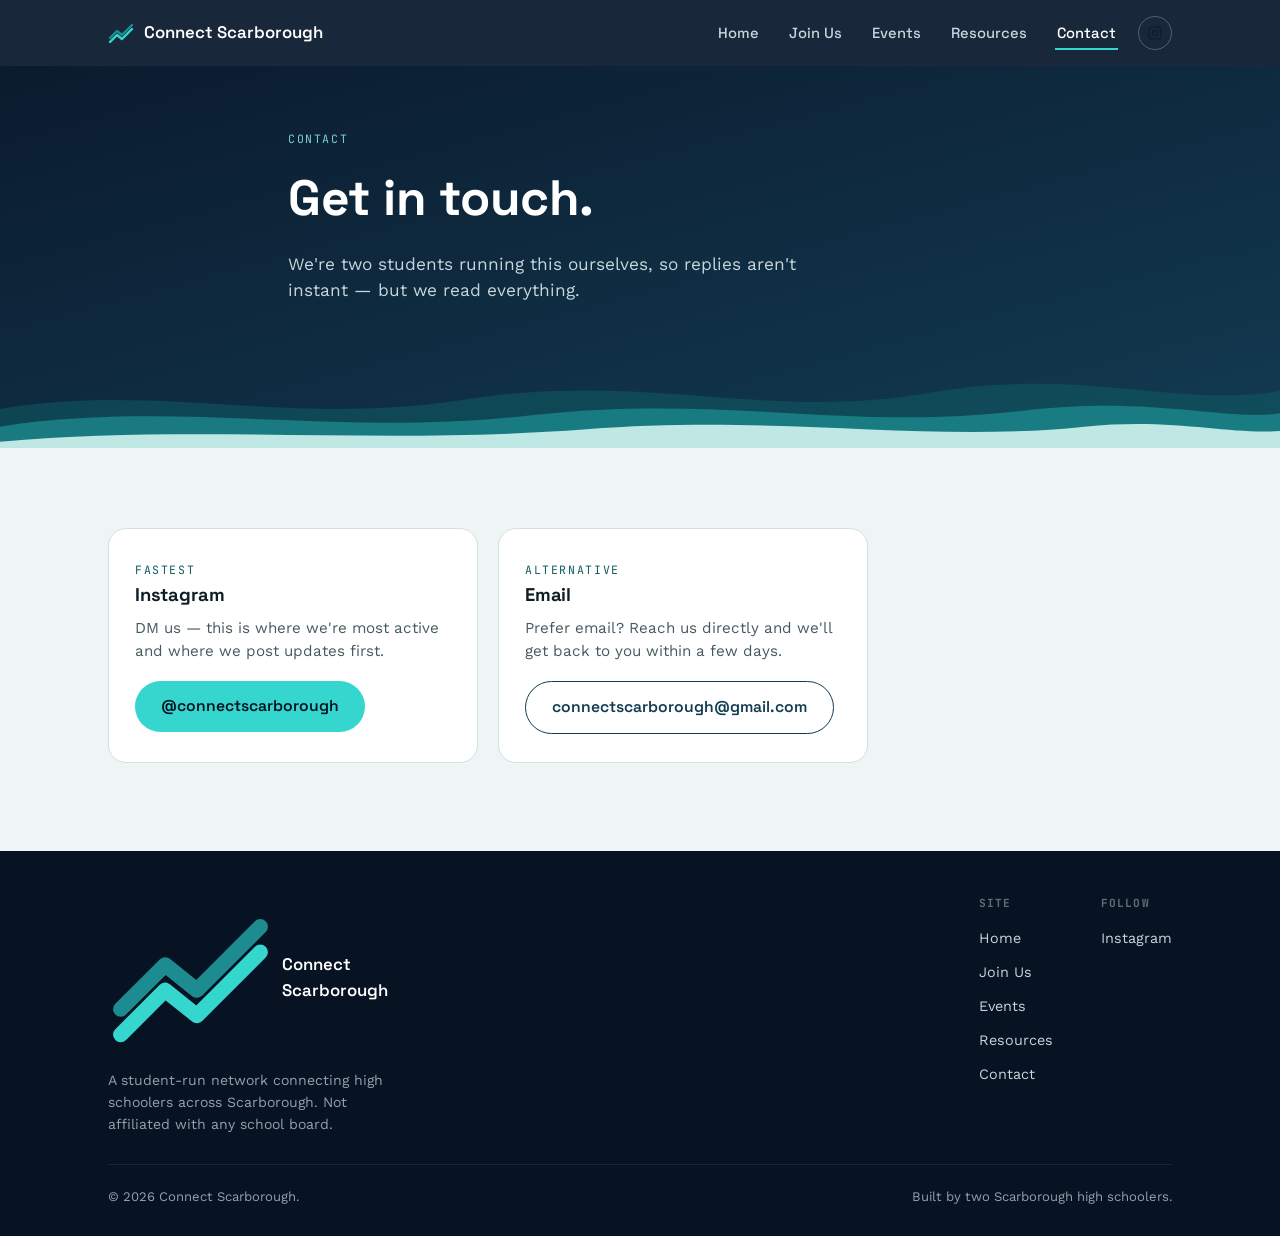
==== contact.html @ ddb7c61f "Add files via upload" ====
<!DOCTYPE html>
<html lang="en">
<head>
<meta charset="UTF-8">
<meta name="viewport" content="width=device-width, initial-scale=1.0">
<title>Contact | Connect Scarborough</title>
<meta name="description" content="Get in touch with Connect Scarborough.">
<link rel="preconnect" href="https://fonts.googleapis.com">
<link rel="preconnect" href="https://fonts.gstatic.com" crossorigin>
<link href="https://fonts.googleapis.com/css2?family=Space+Grotesk:wght@400;500;600;700&family=Work+Sans:wght@400;500;600&family=JetBrains+Mono:wght@400;500&display=swap" rel="stylesheet">
<link rel="stylesheet" href="styles.css">
</head>
<body>

<header>
  <nav class="wrap">
    <a class="logo" href="index.html">
      <svg viewBox="0 0 26 26" fill="none" xmlns="http://www.w3.org/2000/svg">
        <path d="M2 18L9 11L14 15L24 5" stroke="#1C8C90" stroke-width="2.4" stroke-linecap="round" stroke-linejoin="round"/>
        <path d="M2 22L9 15L14 19L24 9" stroke="#35D6CE" stroke-width="2.4" stroke-linecap="round" stroke-linejoin="round"/>
      </svg>
      Connect Scarborough
    </a>
    <button class="nav-toggle" aria-label="Toggle menu" aria-expanded="false">
      <svg viewBox="0 0 24 24" fill="none" xmlns="http://www.w3.org/2000/svg"><path d="M3 6h18M3 12h18M3 18h18" stroke="currentColor" stroke-width="2" stroke-linecap="round"/></svg>
    </button>
    <ul class="nav-links">
      <li><a href="index.html">Home</a></li>
      <li><a href="join.html">Join Us</a></li>
      <li><a href="events.html">Events</a></li>
      <li><a href="resources.html">Resources</a></li>
      <li><a href="contact.html" class="active">Contact</a></li>
    </ul>
    <div class="nav-social">
      <a href="https://instagram.com/connectscarborough" target="_blank" rel="noopener" aria-label="Connect Scarborough on Instagram">
        <svg viewBox="0 0 24 24" fill="none" xmlns="http://www.w3.org/2000/svg"><rect x="3" y="3" width="18" height="18" rx="5" stroke="currentColor" stroke-width="1.8"/><circle cx="12" cy="12" r="4" stroke="currentColor" stroke-width="1.8"/><circle cx="17.2" cy="6.8" r="1.1" fill="currentColor"/></svg>
      </a>
    </div>
  </nav>
</header>

<section class="page-header">
  <div class="wrap">
    <p class="eyebrow" style="color:#7FCFCB;">Contact</p>
    <h1>Get in touch.</h1>
    <p class="lede">We're two students running this ourselves, so replies aren't instant — but we read everything.</p>
  </div>
  <svg class="shoreline" viewBox="0 0 1440 100" preserveAspectRatio="none" xmlns="http://www.w3.org/2000/svg" role="presentation" aria-hidden="true">
    <path d="M0,55 C180,25 320,75 520,45 C720,12 860,68 1040,38 C1220,6 1320,55 1440,35 L1440,100 L0,100 Z" fill="#0F5C63" opacity="0.55"/>
    <path d="M0,75 C200,44 380,88 600,62 C820,38 960,82 1160,56 C1300,41 1380,69 1440,60 L1440,100 L0,100 Z" fill="#1C8C90" opacity="0.75"/>
    <path d="M0,92 C220,72 420,96 660,78 C880,61 1040,94 1220,75 C1320,65 1380,84 1440,80 L1440,100 L0,100 Z" fill="#BFE8E4"/>
  </svg>
</section>

<section class="section-block">
  <div class="wrap">
    <div class="contact-grid">
      <div class="contact-card">
        <span class="eyebrow">Fastest</span>
        <h3>Instagram</h3>
        <p>DM us — this is where we're most active and where we post updates first.</p>
        <a class="btn btn-primary" href="https://instagram.com/connectscarborough" target="_blank" rel="noopener">@connectscarborough</a>
      </div>
      <div class="contact-card">
        <span class="eyebrow">Alternative</span>
        <h3>Email</h3>
        <p>Prefer email? Reach us directly and we'll get back to you within a few days.</p>
        <a class="btn btn-outline-dark" href="mailto:connectscarborough@gmail.com">connectscarborough@gmail.com</a>
      </div>
    </div>
  </div>
</section>

<footer>
  <div class="wrap">
    <div class="footer-top">
      <div class="footer-brand">
        <div class="fname">
          <svg viewBox="0 0 26 26" fill="none" xmlns="http://www.w3.org/2000/svg"><path d="M2 18L9 11L14 15L24 5" stroke="#1C8C90" stroke-width="2.4" stroke-linecap="round" stroke-linejoin="round"/><path d="M2 22L9 15L14 19L24 9" stroke="#35D6CE" stroke-width="2.4" stroke-linecap="round" stroke-linejoin="round"/></svg>
          Connect Scarborough
        </div>
        <p>A student-run network connecting high schoolers across Scarborough. Not affiliated with any school board.</p>
      </div>
      <div class="footer-links">
        <div>
          <h4>Site</h4>
          <ul>
            <li><a href="index.html">Home</a></li>
            <li><a href="join.html">Join Us</a></li>
            <li><a href="events.html">Events</a></li>
            <li><a href="resources.html">Resources</a></li>
            <li><a href="contact.html">Contact</a></li>
          </ul>
        </div>
        <div>
          <h4>Follow</h4>
          <ul>
            <li><a href="https://instagram.com/connectscarborough" target="_blank" rel="noopener">Instagram</a></li>
          </ul>
        </div>
      </div>
    </div>
    <div class="footer-bottom">
      <span>© 2026 Connect Scarborough.</span>
      <span>Built by two Scarborough high schoolers.</span>
    </div>
  </div>
</footer>

<script src="script.js"></script>
</body>
</html>
---- styles.css ----
:root{
  --navy:#0B1B2E;
  --navy-deep:#071322;
  --harbor:#123B52;
  --teal-deep:#0F5C63;
  --teal:#1C8C90;
  --teal-bright:#35D6CE;
  --ice:#BFE8E4;
  --paper:#EFF4F5;
  --paper-alt:#E1EBEC;
  --ink:#0F1D26;
  --ink-soft:#465960;
  --white:#FFFFFF;
}

*{box-sizing:border-box;margin:0;padding:0;}

html{scroll-behavior:smooth;}

body{
  font-family:'Work Sans', sans-serif;
  color:var(--ink);
  background:var(--paper);
  line-height:1.5;
  -webkit-font-smoothing:antialiased;
}

h1,h2,h3,.display{
  font-family:'Space Grotesk', sans-serif;
  letter-spacing:-0.01em;
}

a{color:inherit;text-decoration:none;}
img,svg{display:block;max-width:100%;}

.wrap{
  max-width:1120px;
  margin:0 auto;
  padding:0 28px;
}

.eyebrow{
  font-family:'JetBrains Mono', monospace;
  font-size:0.72rem;
  letter-spacing:0.14em;
  text-transform:uppercase;
  color:var(--teal-deep);
}

:focus-visible{
  outline:3px solid var(--teal-bright);
  outline-offset:3px;
}

/* ---------- NAV ---------- */
header{
  position:sticky;
  top:0;
  z-index:50;
  background:rgba(11,27,46,0.94);
  backdrop-filter:blur(6px);
}
nav.wrap{
  display:flex;
  align-items:center;
  justify-content:space-between;
  padding-top:16px;
  padding-bottom:16px;
  gap:20px;
}
.logo{
  display:flex;
  align-items:center;
  gap:10px;
  font-family:'Space Grotesk', sans-serif;
  font-weight:600;
  font-size:1.05rem;
  color:var(--white);
  flex-shrink:0;
}
.logo svg{width:26px;height:26px;}

.nav-links{
  display:flex;
  align-items:center;
  gap:26px;
  list-style:none;
  margin-left:auto;
}
.nav-links a{
  font-family:'Space Grotesk', sans-serif;
  font-size:0.92rem;
  font-weight:500;
  color:#C7D6DC;
  padding:6px 2px;
  border-bottom:2px solid transparent;
  transition:color .15s ease, border-color .15s ease;
}
.nav-links a:hover{color:var(--white);}
.nav-links a.active{color:var(--white); border-color:var(--teal-bright);}

.nav-social{
  flex-shrink:0;
  display:flex;
  align-items:center;
}
.nav-social a{
  display:flex;
  align-items:center;
  justify-content:center;
  width:34px;
  height:34px;
  border-radius:100px;
  border:1.5px solid rgba(255,255,255,0.25);
  transition:border-color .15s ease, background .15s ease;
}
.nav-social a:hover{border-color:var(--teal-bright); background:rgba(53,214,206,0.12);}
.nav-social svg{width:16px;height:16px;}

.nav-toggle{
  display:none;
  background:none;
  border:none;
  cursor:pointer;
  padding:6px;
  color:var(--white);
}
.nav-toggle svg{width:24px;height:24px;}

/* ---------- BUTTONS ---------- */
.btn{
  font-family:'Space Grotesk', sans-serif;
  font-weight:600;
  font-size:0.98rem;
  padding:14px 26px;
  border-radius:100px;
  display:inline-flex;
  align-items:center;
  gap:9px;
  transition:transform .15s ease, box-shadow .15s ease, background .15s ease;
}
.btn-primary{
  background:var(--teal-bright);
  color:var(--navy-deep);
}
.btn-primary:hover{background:var(--ice); transform:translateY(-2px);}
.btn-ghost{
  background:transparent;
  color:var(--white);
  border:1.5px solid rgba(255,255,255,0.35);
}
.btn-ghost:hover{border-color:var(--white); transform:translateY(-2px);}
.btn-outline-dark{
  background:transparent;
  color:var(--harbor);
  border:1.5px solid var(--harbor);
}
.btn-outline-dark:hover{background:var(--harbor); color:var(--white); transform:translateY(-2px);}

/* Shoreline divider — the signature element, reused across every page header */
.shoreline{
  display:block;
  width:100%;
  height:auto;
}

/* ---------- HERO (home) ---------- */
.hero{
  background:linear-gradient(165deg, var(--navy) 0%, var(--harbor) 100%);
  color:var(--white);
  padding:88px 0 0;
  overflow:hidden;
}
.hero-inner{max-width:720px;}
.hero h1{
  font-size:clamp(2.4rem, 5.4vw, 4.1rem);
  font-weight:700;
  line-height:1.05;
  margin-top:18px;
}
.hero h1 .accent{color:var(--teal-bright);}
.hero p.lede{
  margin-top:22px;
  font-size:1.15rem;
  color:#C7D6DC;
  max-width:560px;
}
.hero-ctas{
  display:flex;
  flex-wrap:wrap;
  gap:14px;
  margin-top:34px;
  padding-bottom:64px;
}

/* ---------- PAGE HEADER (inner pages) ---------- */
.page-header{
  background:linear-gradient(165deg, var(--navy) 0%, var(--harbor) 100%);
  color:var(--white);
  padding:64px 0 0;
  overflow:hidden;
}
.page-header .wrap{max-width:760px;}
.page-header h1{
  font-size:clamp(2rem, 4.4vw, 3.1rem);
  font-weight:700;
  margin-top:14px;
}
.page-header p.lede{
  margin-top:16px;
  font-size:1.08rem;
  color:#C7D6DC;
  max-width:560px;
  padding-bottom:56px;
}

/* ---------- ABOUT (home) ---------- */
.about{background:var(--paper); padding:74px 0 84px;}
.about .wrap{
  display:grid;
  grid-template-columns:1fr 1.3fr;
  gap:56px;
  align-items:start;
}
.about h2{font-size:clamp(1.7rem, 3vw, 2.3rem); line-height:1.12;}
.about-copy p{font-size:1.05rem; color:var(--ink-soft); max-width:520px;}
.about-copy p + p{margin-top:16px;}
.about-copy strong{color:var(--ink);}

/* ---------- CARDS (what we do / events / resources) ---------- */
.section-block{padding:80px 0 88px;}
.section-block.alt{background:var(--paper-alt);}
.section-head{max-width:600px; margin-bottom:44px;}
.section-head h2{font-size:clamp(1.7rem, 3vw, 2.3rem); margin-top:14px;}

.cards{
  display:grid;
  grid-template-columns:repeat(3, 1fr);
  gap:22px;
}
.card{
  background:var(--white);
  border-radius:18px;
  padding:30px 26px 32px;
  border:1px solid #D3DFE1;
  transition:transform .18s ease, box-shadow .18s ease;
}
.card:hover{transform:translateY(-4px); box-shadow:0 14px 30px -18px rgba(11,27,46,0.35);}
.card svg{width:34px; height:34px; margin-bottom:18px;}
.card h3{font-size:1.18rem; margin-bottom:10px;}
.card p{color:var(--ink-soft); font-size:0.98rem;}

/* ---------- EMPTY STATE (events page) ---------- */
.empty-state{
  background:var(--white);
  border:1.5px dashed #B9C9CC;
  border-radius:20px;
  padding:52px 36px;
  text-align:center;
  max-width:640px;
  margin:0 auto;
}
.empty-state svg{width:40px; height:40px; margin:0 auto 18px;}
.empty-state h3{font-size:1.3rem; margin-bottom:10px;}
.empty-state p{color:var(--ink-soft); max-width:440px; margin:0 auto 26px;}

/* ---------- RESOURCE LIST ---------- */
.resource-group{margin-bottom:48px;}
.resource-group h3{
  font-size:1.05rem;
  color:var(--harbor);
  margin-bottom:16px;
  padding-bottom:10px;
  border-bottom:1.5px solid #D3DFE1;
}
.resource-list{list-style:none; display:flex; flex-direction:column; gap:2px;}
.resource-item{
  display:flex;
  align-items:center;
  justify-content:space-between;
  gap:16px;
  padding:16px 4px;
  border-bottom:1px solid #E1EBEC;
}
.resource-item a{flex:1; display:block; transition:color .15s ease;}
.resource-item a:hover .rname{color:var(--teal-deep);}
.resource-item .rname{font-weight:600; font-size:1rem;}
.resource-item .rdesc{color:var(--ink-soft); font-size:0.92rem; margin-top:2px;}
.resource-item .rtag{
  flex-shrink:0;
  font-family:'JetBrains Mono', monospace;
  font-size:0.72rem;
  letter-spacing:0.06em;
  text-transform:uppercase;
  color:var(--teal-deep);
  background:var(--ice);
  padding:5px 10px;
  border-radius:100px;
}

/* ---------- FORM EMBED (join page) ---------- */
.form-card{
  background:var(--white);
  border-radius:20px;
  padding:8px;
  border:1px solid #D3DFE1;
  max-width:720px;
}
.form-placeholder{
  border:1.5px dashed #B9C9CC;
  border-radius:14px;
  padding:56px 30px;
  text-align:center;
  color:var(--ink-soft);
}
.form-placeholder p{max-width:420px; margin:8px auto 0;}
.form-placeholder .eyebrow{display:block; margin-bottom:10px;}
.form-embed iframe{
  width:100%;
  min-height:900px;
  border:none;
  border-radius:14px;
  display:block;
}
.form-alt{
  margin-top:22px;
  color:var(--ink-soft);
  font-size:0.95rem;
}
.form-alt a{color:var(--teal-deep); font-weight:600; border-bottom:1.5px solid var(--teal-bright);}

/* ---------- CONTACT ---------- */
.contact-grid{
  display:grid;
  grid-template-columns:1fr 1fr;
  gap:20px;
  max-width:760px;
}
.contact-card{
  background:var(--white);
  border-radius:18px;
  padding:28px 26px;
  border:1px solid #D3DFE1;
}
.contact-card .eyebrow{margin-bottom:10px;}
.contact-card h3{font-size:1.15rem; margin-bottom:8px;}
.contact-card p{color:var(--ink-soft); font-size:0.95rem; margin-bottom:18px;}

/* ---------- JOIN CTA BAND (home) ---------- */
.join-band{
  background:linear-gradient(160deg, var(--harbor) 0%, var(--navy-deep) 100%);
  color:var(--white);
  padding:80px 0;
  text-align:center;
}
.join-band h2{font-size:clamp(1.9rem, 4vw, 2.7rem); max-width:640px; margin:16px auto 0;}
.join-band p.lede{color:#C7D6DC; max-width:480px; margin:18px auto 0; font-size:1.05rem;}
.join-band-btns{
  margin-top:34px;
  display:flex;
  justify-content:center;
  flex-wrap:wrap;
  gap:14px;
}
.handle{margin-top:18px; font-family:'JetBrains Mono', monospace; color:var(--ice); font-size:0.95rem;}

/* ---------- FOOTER ---------- */
footer{background:var(--navy-deep); color:#8FA3AD; padding:44px 0 30px;}
.footer-top{
  display:flex;
  flex-wrap:wrap;
  justify-content:space-between;
  gap:28px;
  padding-bottom:28px;
  margin-bottom:22px;
  border-bottom:1px solid rgba(255,255,255,0.08);
}
.footer-brand{max-width:280px;}
.footer-brand .fname{
  font-family:'Space Grotesk', sans-serif;
  color:var(--white);
  font-weight:600;
  font-size:1.05rem;
  display:flex;
  align-items:center;
  gap:9px;
}
.footer-brand p{margin-top:10px; font-size:0.88rem; line-height:1.55;}
.footer-links{display:flex; gap:48px; flex-wrap:wrap;}
.footer-links h4{
  font-family:'JetBrains Mono', monospace;
  font-size:0.7rem;
  letter-spacing:0.1em;
  text-transform:uppercase;
  color:#5D7079;
  margin-bottom:14px;
}
.footer-links ul{list-style:none;}
.footer-links li + li{margin-top:10px;}
.footer-links a{font-size:0.9rem; color:#C7D6DC; transition:color .15s ease;}
.footer-links a:hover{color:var(--white);}
.footer-bottom{
  display:flex;
  flex-wrap:wrap;
  justify-content:space-between;
  gap:10px;
  font-size:0.82rem;
}

@media (max-width: 860px){
  .nav-links{
    position:fixed;
    top:64px;
    left:0;
    right:0;
    flex-direction:column;
    align-items:flex-start;
    background:var(--navy-deep);
    padding:18px 28px 24px;
    gap:4px;
    display:none;
    border-bottom:1px solid rgba(255,255,255,0.08);
  }
  .nav-links.open{display:flex;}
  .nav-links a{width:100%; padding:12px 0;}
  .nav-toggle{display:block;}
  .about .wrap{grid-template-columns:1fr; gap:28px;}
  .cards{grid-template-columns:1fr;}
  .contact-grid{grid-template-columns:1fr;}
  .hero{padding-top:64px;}
  .hero-ctas{padding-bottom:44px;}
}

@media (prefers-reduced-motion: reduce){
  *{transition:none !important; scroll-behavior:auto !important;}
}
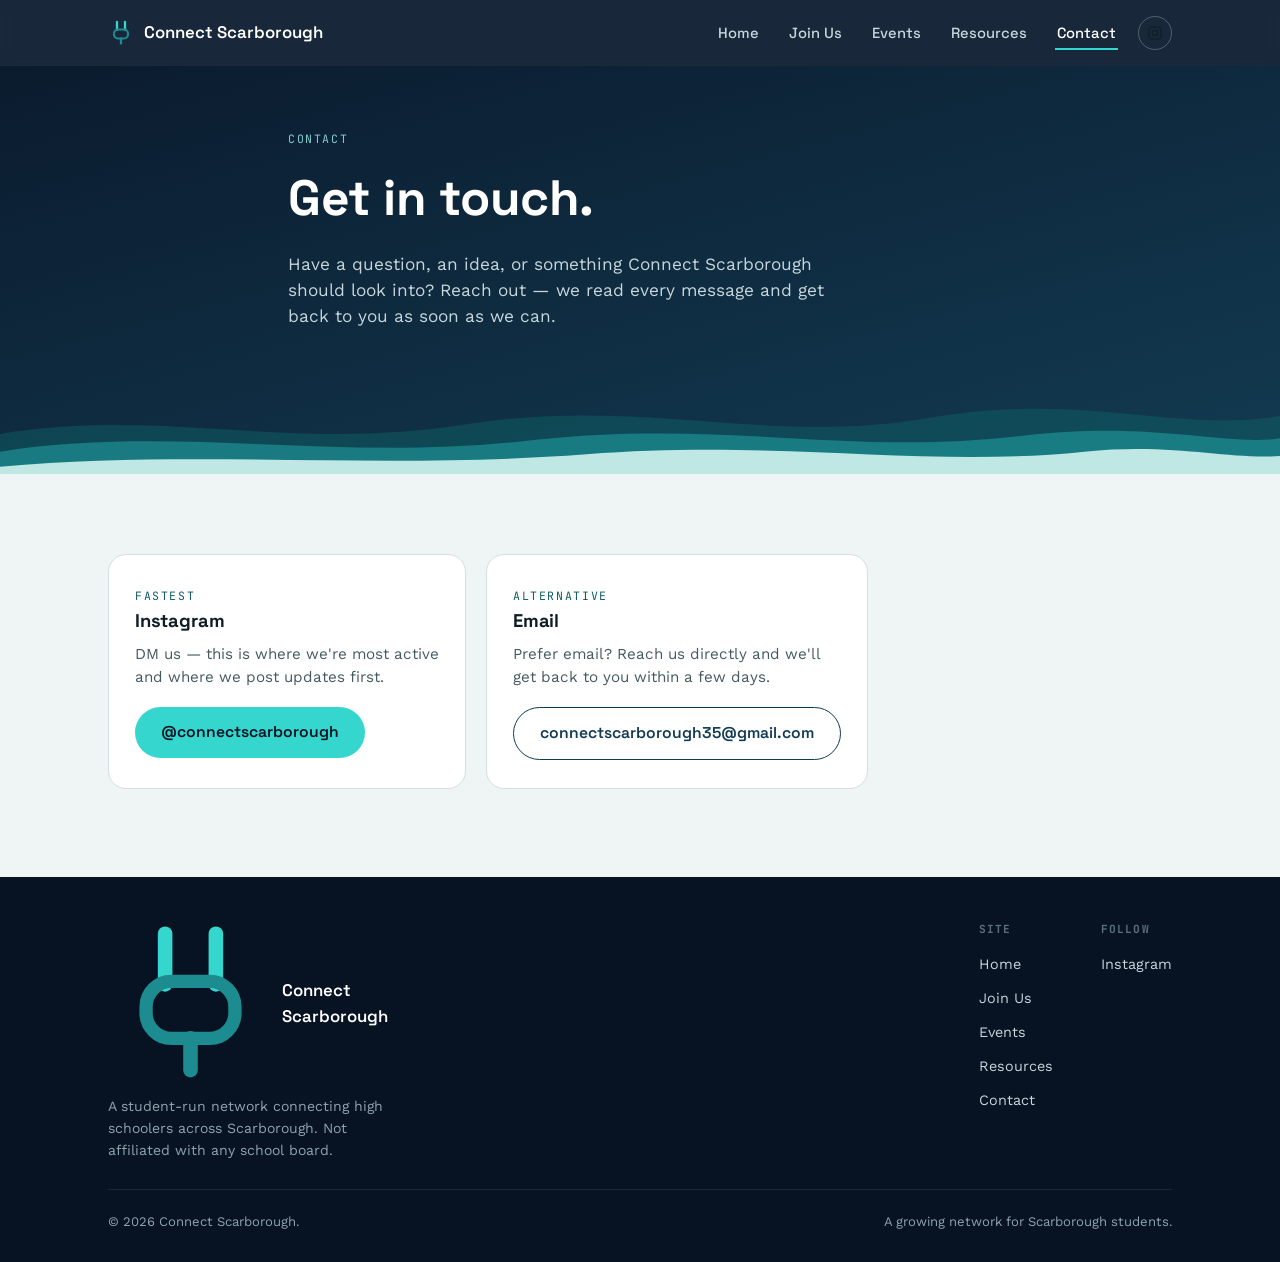
==== commit fa119b5f: "Add files via upload" ====
--- a/contact.html
+++ b/contact.html
@@ -16,8 +16,10 @@
   <nav class="wrap">
     <a class="logo" href="index.html">
       <svg viewBox="0 0 26 26" fill="none" xmlns="http://www.w3.org/2000/svg">
-        <path d="M2 18L9 11L14 15L24 5" stroke="#1C8C90" stroke-width="2.4" stroke-linecap="round" stroke-linejoin="round"/>
-        <path d="M2 22L9 15L14 19L24 9" stroke="#35D6CE" stroke-width="2.4" stroke-linecap="round" stroke-linejoin="round"/>
+        <path d="M9 2v8" stroke="#35D6CE" stroke-width="2.3" stroke-linecap="round"/>
+        <path d="M17 2v8" stroke="#35D6CE" stroke-width="2.3" stroke-linecap="round"/>
+        <rect x="6" y="9.5" width="14" height="9" rx="4" stroke="#1C8C90" stroke-width="2.1"/>
+        <path d="M13 18.5v5" stroke="#1C8C90" stroke-width="2.3" stroke-linecap="round"/>
       </svg>
       Connect Scarborough
     </a>
@@ -32,7 +34,7 @@
       <li><a href="contact.html" class="active">Contact</a></li>
     </ul>
     <div class="nav-social">
-      <a href="https://instagram.com/connectscarborough" target="_blank" rel="noopener" aria-label="Connect Scarborough on Instagram">
+      <a href="https://www.instagram.com/connectscarborough/" target="_blank" rel="noopener" aria-label="Connect Scarborough on Instagram">
         <svg viewBox="0 0 24 24" fill="none" xmlns="http://www.w3.org/2000/svg"><rect x="3" y="3" width="18" height="18" rx="5" stroke="currentColor" stroke-width="1.8"/><circle cx="12" cy="12" r="4" stroke="currentColor" stroke-width="1.8"/><circle cx="17.2" cy="6.8" r="1.1" fill="currentColor"/></svg>
       </a>
     </div>
@@ -43,7 +45,7 @@
   <div class="wrap">
     <p class="eyebrow" style="color:#7FCFCB;">Contact</p>
     <h1>Get in touch.</h1>
-    <p class="lede">We're two students running this ourselves, so replies aren't instant — but we read everything.</p>
+    <p class="lede">Have a question, an idea, or something Connect Scarborough should look into? Reach out — we read every message and get back to you as soon as we can.</p>
   </div>
   <svg class="shoreline" viewBox="0 0 1440 100" preserveAspectRatio="none" xmlns="http://www.w3.org/2000/svg" role="presentation" aria-hidden="true">
     <path d="M0,55 C180,25 320,75 520,45 C720,12 860,68 1040,38 C1220,6 1320,55 1440,35 L1440,100 L0,100 Z" fill="#0F5C63" opacity="0.55"/>
@@ -59,13 +61,13 @@
         <span class="eyebrow">Fastest</span>
         <h3>Instagram</h3>
         <p>DM us — this is where we're most active and where we post updates first.</p>
-        <a class="btn btn-primary" href="https://instagram.com/connectscarborough" target="_blank" rel="noopener">@connectscarborough</a>
+        <a class="btn btn-primary" href="https://www.instagram.com/connectscarborough/" target="_blank" rel="noopener">@connectscarborough</a>
       </div>
       <div class="contact-card">
         <span class="eyebrow">Alternative</span>
         <h3>Email</h3>
         <p>Prefer email? Reach us directly and we'll get back to you within a few days.</p>
-        <a class="btn btn-outline-dark" href="mailto:connectscarborough@gmail.com">connectscarborough@gmail.com</a>
+        <a class="btn btn-outline-dark" href="mailto:connectscarborough35@gmail.com">connectscarborough35@gmail.com</a>
       </div>
     </div>
   </div>
@@ -76,7 +78,12 @@
     <div class="footer-top">
       <div class="footer-brand">
         <div class="fname">
-          <svg viewBox="0 0 26 26" fill="none" xmlns="http://www.w3.org/2000/svg"><path d="M2 18L9 11L14 15L24 5" stroke="#1C8C90" stroke-width="2.4" stroke-linecap="round" stroke-linejoin="round"/><path d="M2 22L9 15L14 19L24 9" stroke="#35D6CE" stroke-width="2.4" stroke-linecap="round" stroke-linejoin="round"/></svg>
+          <svg viewBox="0 0 26 26" fill="none" xmlns="http://www.w3.org/2000/svg">
+        <path d="M9 2v8" stroke="#35D6CE" stroke-width="2.3" stroke-linecap="round"/>
+        <path d="M17 2v8" stroke="#35D6CE" stroke-width="2.3" stroke-linecap="round"/>
+        <rect x="6" y="9.5" width="14" height="9" rx="4" stroke="#1C8C90" stroke-width="2.1"/>
+        <path d="M13 18.5v5" stroke="#1C8C90" stroke-width="2.3" stroke-linecap="round"/>
+      </svg>
           Connect Scarborough
         </div>
         <p>A student-run network connecting high schoolers across Scarborough. Not affiliated with any school board.</p>
@@ -95,14 +102,14 @@
         <div>
           <h4>Follow</h4>
           <ul>
-            <li><a href="https://instagram.com/connectscarborough" target="_blank" rel="noopener">Instagram</a></li>
+            <li><a href="https://www.instagram.com/connectscarborough/" target="_blank" rel="noopener">Instagram</a></li>
           </ul>
         </div>
       </div>
     </div>
     <div class="footer-bottom">
       <span>© 2026 Connect Scarborough.</span>
-      <span>Built by two Scarborough high schoolers.</span>
+      <span>A growing network for Scarborough students.</span>
     </div>
   </div>
 </footer>
